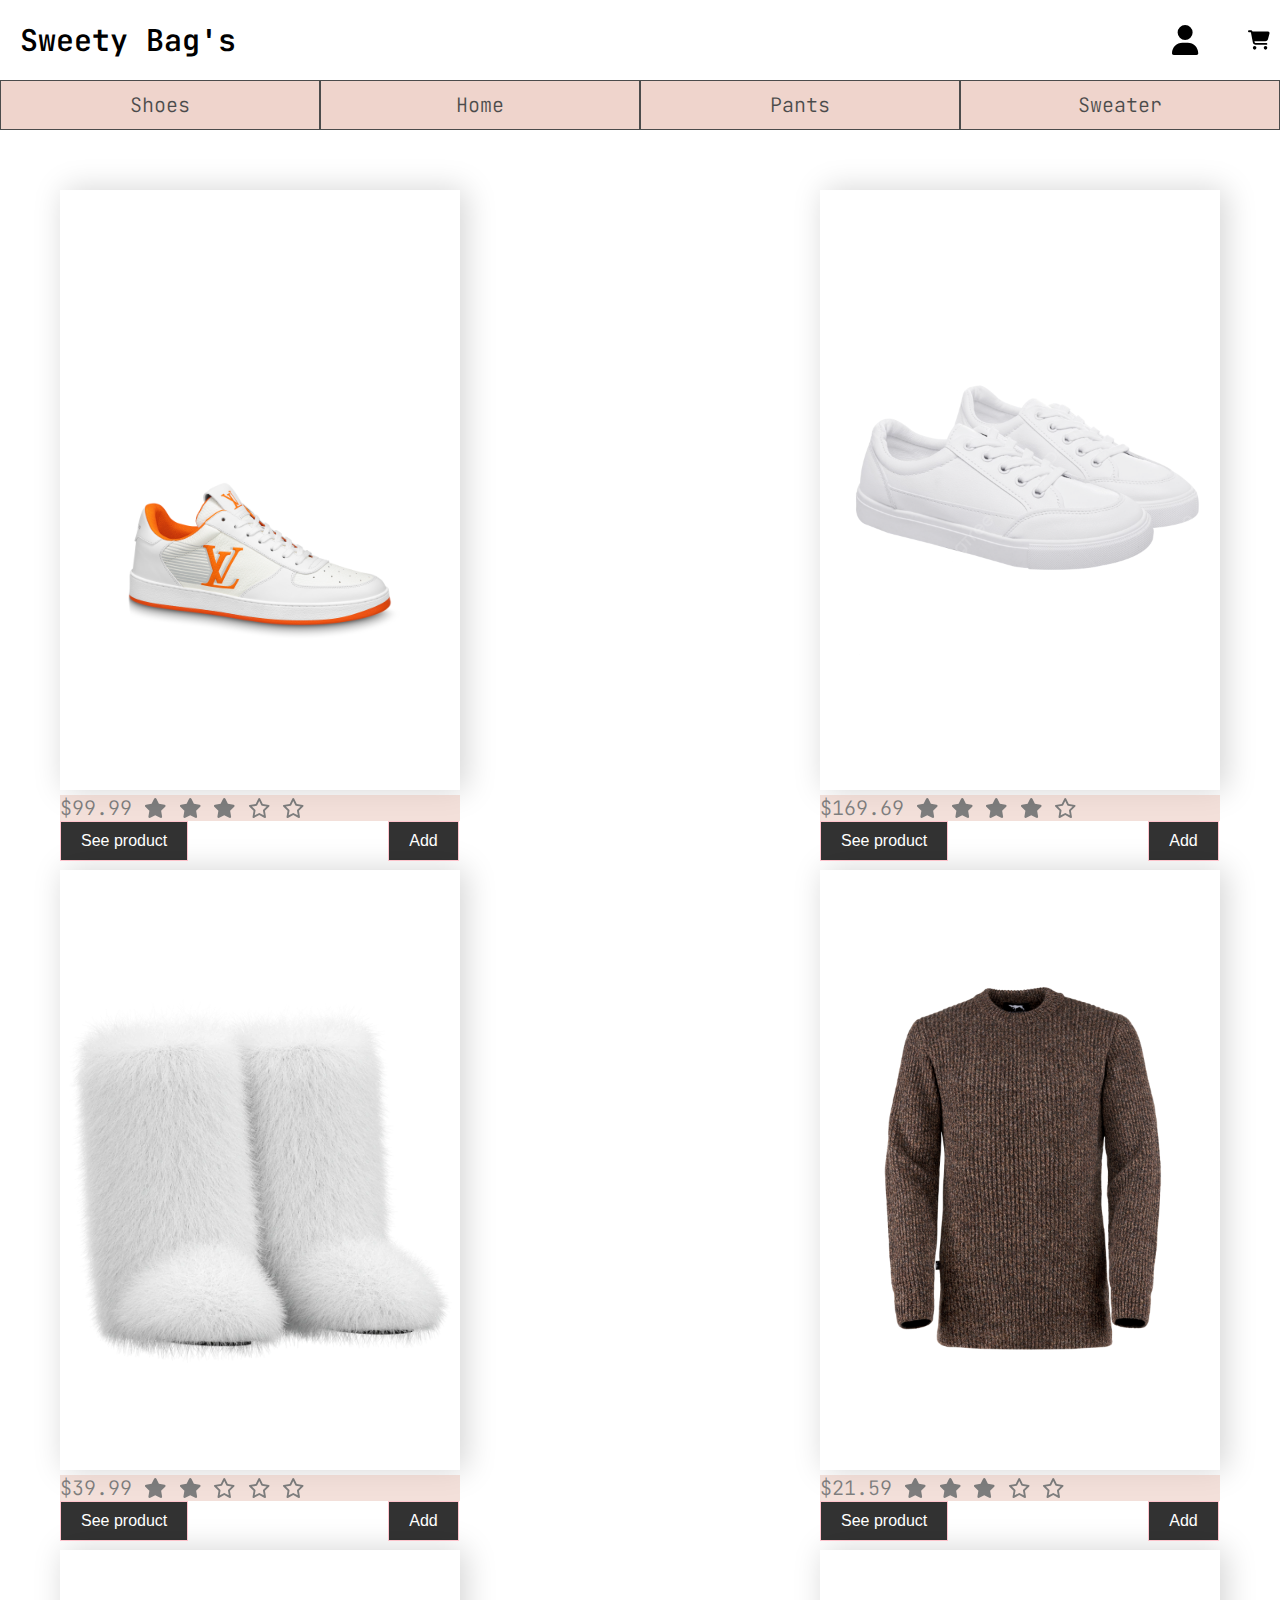
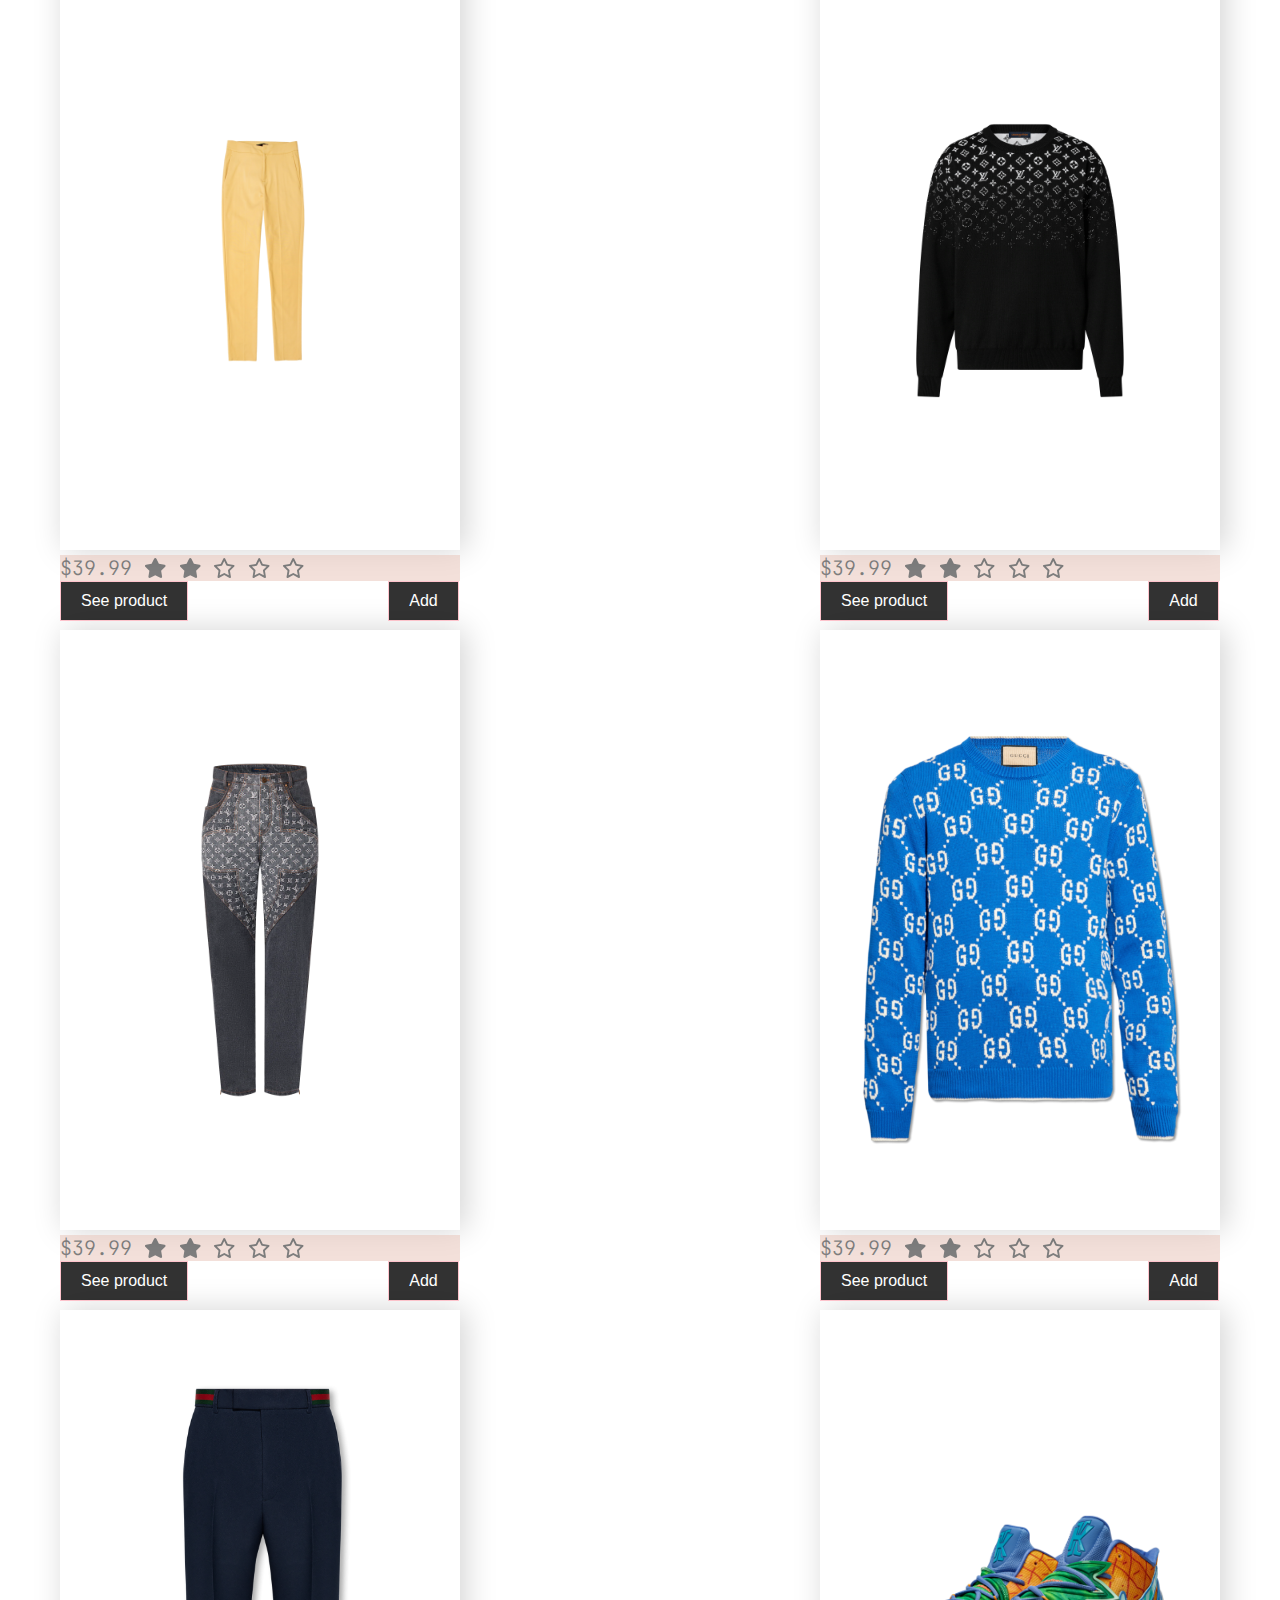
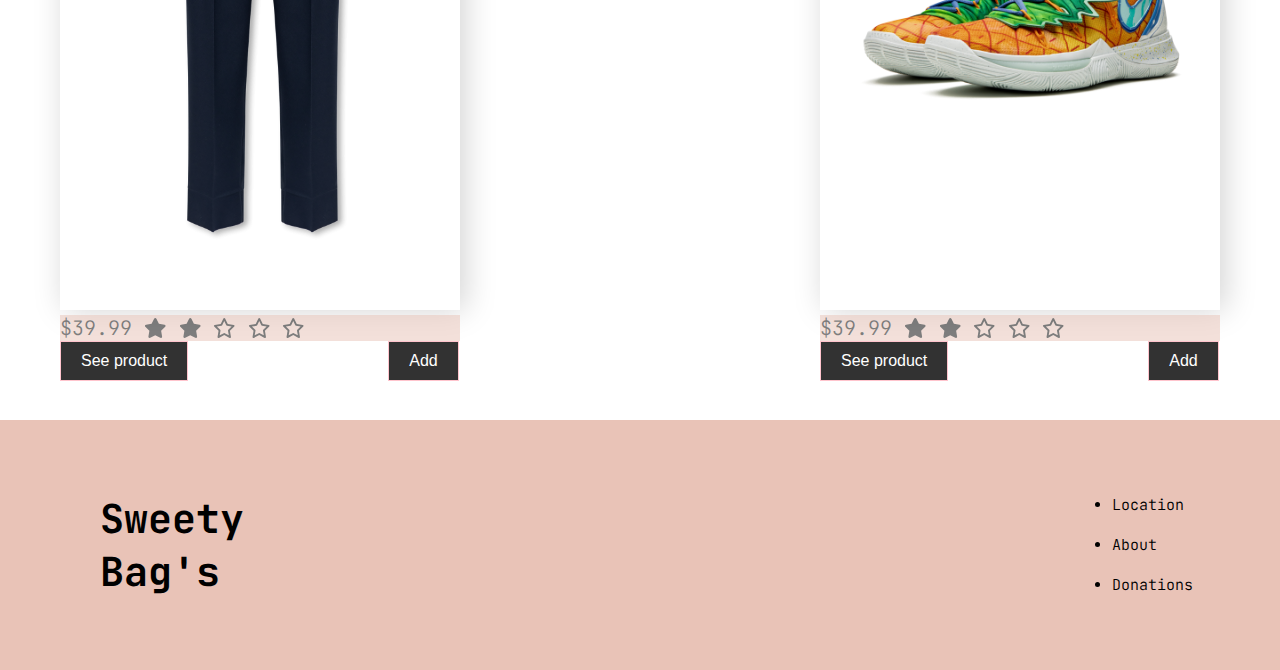
==== allitems.html @ 352de0c8 "modal and searchbar" ====
<!DOCTYPE html>
<html lang="en">
<head>
    <meta charset="UTF-8">
    <meta name="viewport" content="width=device-width, initial-scale=1.0">
    <link rel="stylesheet" href="sweater.css">
    <link rel="preconnect" href="https://fonts.googleapis.com">
    <link rel="preconnect" href="https://fonts.gstatic.com" crossorigin>
    <link href="https://fonts.googleapis.com/css2?family=Dancing+Script:wght@400..700&family=Freeman&family=JetBrains+Mono:ital,wght@0,100..800;1,100..800&family=Sevillana&display=swap" rel="stylesheet">
    <script src="main.js" defer></script>
    <script src='./all.min.js' crossorigin='anonymous'></script>
    <title>Sweety Bag</title>
</head>
<body>
    <header class="header">
        <a href="index.html" class="logo">Sweety Bag's</a>
        <button id="user" class="fa-solid fa-user"></button>
        <button id="shoppingcart" class="fa-solid fa-cart-shopping fa-bounce"></button>
    </header>

    <div class="nav">
        <a href="shoes.html">Shoes</a>
        <a href="index.html"> Home</a>
        <a href="pants.html">Pants</a>
        <a href="sweater.html">Sweater</a>
    </div>

    <section class="collections">
        <ul class="collectionList">
            <div class="collectionsimg">
                <img src="img/LVshoes.png" alt="">
                <p class="prijs">
                    $99.99
                    <i class="fa-solid fa-star"></i>
                    <i class="fa-solid fa-star"></i>
                    <i class="fa-solid fa-star"></i>
                    <i class="fa-regular fa-star"></i>
                    <i class="fa-regular fa-star"></i>
                </p>
                <div class="div__buttons">
                    <button id="openModalBtn2">See product</button>
                    <button> Add</button>
                    </div>

                <div id="modal2" class="modal2">
                    <div class="modal-content2">
                        <span class="close2">&times;</span>
                        <h2>LV shoes</h2>
                        <p> Only for the rich</p>
                        <p class="maat"> Size </p>
                        <input type="number" min="38"  max="45">
                        <img class="modal__img" src="img/LVshoes.png" alt="">
                    </div>
                </div>
            </div>


            <div class="collectionsimg">
                <img src="img/pointshoes.png" alt="">
                <p class="prijs">
                    $169.69
                    <i class="fa-solid fa-star"></i>
                    <i class="fa-solid fa-star"></i>
                    <i class="fa-solid fa-star"></i>
                    <i class="fa-solid fa-star"></i>
                    <i class="fa-regular fa-star"></i>
                </p>
                <div class="div__buttons">
                    <button id="openModalBtn1">See product</button>
                    <button> Add</button>
                    </div>

                <div id="modal1" class="modal1">
                    <div class="modal-content1">
                        <span class="close1">&times;</span>
                        <h2>Gym shoes</h2>
                        <p> Good for little kids to play in door in school</p>
                        <p class="maat"> Size </p>
                        <input type="number" min="38"  max="45">
                        <img class="modal__img" src="img/pointshoes.png" alt="">
                    </div>
            </div>
            </div>


            <div class="collectionsimg">
                <img src="img/furryshoes.webp">
                <p class="prijs">
                    $39.99
                    <i class="fa-solid fa-star"></i>
                    <i class="fa-solid fa-star"></i>
                    <i class="fa-regular fa-star"></i>
                    <i class="fa-regular fa-star"></i>
                    <i class="fa-regular fa-star"></i>
                </p>
                <div class="div__buttons">
                <button id="openModalBtn">See product</button>
                <button> Add</button>
                </div>

                <div id="modal" class="modal">
                    <div class="modal-content">
                        <span class="close">&times;</span>
                        <h2>furryshoes</h2>
                        <p> mooi en lekker zacht van binnen en van buiten houd je lekker warm</p>
                        <p class="maat"> Size </p>
                        <input type="number" min="38"  max="45">
                        <img class="modal__img" src="img/furryshoes.webp" alt="">
                    </div>
                </div>
            </div>

            <div class="collectionsimg">
                <img src="img/uglysweater.png" alt="">
                <p class="prijs">
                    $21.59
                    <i class="fa-solid fa-star"></i>
                    <i class="fa-solid fa-star"></i>
                    <i class="fa-solid fa-star"></i>
                    <i class="fa-regular fa-star"></i>
                    <i class="fa-regular fa-star"></i>
                </p>
                <div class="div__buttons">
                    <button id="openModalBtn3">See product</button>
                    <button> Add</button>
                    </div>

                <div id="modal3" class="modal3">
                    <div class="modal-content3">
                        <span class="close3">&times;</span>
                        <h2>BikiniBottom Dunks </h2>
                        <p> with these shoes you wil dunk on the best players from BikiniBottom</p>
                        <p class="maat"> Size </p>
                        <input type="number" min="38"  max="45">
                        <img class="modal__img" src="img/uglysweater.png" alt="">
                    </div>
              
                </div>
            </div>

            <div class="collectionsimg">
                <img src="img/uglypants.png">
                <p class="prijs">
                    $39.99
                    <i class="fa-solid fa-star"></i>
                    <i class="fa-solid fa-star"></i>
                    <i class="fa-regular fa-star"></i>
                    <i class="fa-regular fa-star"></i>
                    <i class="fa-regular fa-star"></i>
                </p>
                <div class="div__buttons">
                <button id="openModalBtn">See product</button>
                <button> Add</button>
                </div>

                <div id="modal" class="modal">
                    <div class="modal-content">
                        <span class="close">&times;</span>
                        <h2>furryshoes</h2>
                        <p> mooi en lekker zacht van binnen en van buiten houd je lekker warm</p>
                        <p class="maat"> Size </p>
                        <input type="number" min="38"  max="45">
                        <img class="modal__img" src="img/uglypants.png" alt="">
                    </div>
                </div>
            </div>

            <div class="collectionsimg">
                <img src="img/LVsweater.webp">
                <p class="prijs">
                    $39.99
                    <i class="fa-solid fa-star"></i>
                    <i class="fa-solid fa-star"></i>
                    <i class="fa-regular fa-star"></i>
                    <i class="fa-regular fa-star"></i>
                    <i class="fa-regular fa-star"></i>
                </p>
                <div class="div__buttons">
                <button id="openModalBtn">See product</button>
                <button> Add</button>
                </div>

                <div id="modal" class="modal">
                    <div class="modal-content">
                        <span class="close">&times;</span>
                        <h2>furryshoes</h2>
                        <p> mooi en lekker zacht van binnen en van buiten houd je lekker warm</p>
                        <p class="maat"> Size </p>
                        <input type="number" min="38"  max="45">
                        <img class="modal__img" src="img/LVsweater.webp" alt="">
                    </div>
                </div>
            </div>

            <div class="collectionsimg">
                <img src="img/LVpants.webp">
                <p class="prijs">
                    $39.99
                    <i class="fa-solid fa-star"></i>
                    <i class="fa-solid fa-star"></i>
                    <i class="fa-regular fa-star"></i>
                    <i class="fa-regular fa-star"></i>
                    <i class="fa-regular fa-star"></i>
                </p>
                <div class="div__buttons">
                <button id="openModalBtn">See product</button>
                <button> Add</button>
                </div>

                <div id="modal" class="modal">
                    <div class="modal-content">
                        <span class="close">&times;</span>
                        <h2>furryshoes</h2>
                        <p> mooi en lekker zacht van binnen en van buiten houd je lekker warm</p>
                        <p class="maat"> Size </p>
                        <input type="number" min="38"  max="45">
                        <img class="modal__img" src="img/LVpants.webp" alt="">
                    </div>
                </div>
            </div>

            <div class="collectionsimg">
                <img src="img/Guccisweater.png">
                <p class="prijs">
                    $39.99
                    <i class="fa-solid fa-star"></i>
                    <i class="fa-solid fa-star"></i>
                    <i class="fa-regular fa-star"></i>
                    <i class="fa-regular fa-star"></i>
                    <i class="fa-regular fa-star"></i>
                </p>
                <div class="div__buttons">
                <button id="openModalBtn">See product</button>
                <button> Add</button>
                </div>

                <div id="modal" class="modal">
                    <div class="modal-content">
                        <span class="close">&times;</span>
                        <h2>furryshoes</h2>
                        <p> mooi en lekker zacht van binnen en van buiten houd je lekker warm</p>
                        <p class="maat"> Size </p>
                        <input type="number" min="38"  max="45">
                        <img class="modal__img" src="img/Guccisweater.png" alt="">
                    </div>
                </div>
            </div>

            <div class="collectionsimg">
                <img src="img/guccipants.png">
                <p class="prijs">
                    $39.99
                    <i class="fa-solid fa-star"></i>
                    <i class="fa-solid fa-star"></i>
                    <i class="fa-regular fa-star"></i>
                    <i class="fa-regular fa-star"></i>
                    <i class="fa-regular fa-star"></i>
                </p>
                <div class="div__buttons">
                <button id="openModalBtn">See product</button>
                <button> Add</button>
                </div>

                <div id="modal" class="modal">
                    <div class="modal-content">
                        <span class="close">&times;</span>
                        <h2>furryshoes</h2>
                        <p> mooi en lekker zacht van binnen en van buiten houd je lekker warm</p>
                        <p class="maat"> Size </p>
                        <input type="number" min="38"  max="45">
                        <img class="modal__img" src="img/guccipants.png" alt="">
                    </div>
                </div>
            </div>


            <div class="collectionsimg">
                <img src="img/spongebobshoes.png">
                <p class="prijs">
                    $39.99
                    <i class="fa-solid fa-star"></i>
                    <i class="fa-solid fa-star"></i>
                    <i class="fa-regular fa-star"></i>
                    <i class="fa-regular fa-star"></i>
                    <i class="fa-regular fa-star"></i>
                </p>
                <div class="div__buttons">
                <button id="openModalBtn">See product</button>
                <button> Add</button>
                </div>

                <div id="modal" class="modal">
                    <div class="modal-content">
                        <span class="close">&times;</span>
                        <h2>furryshoes</h2>
                        <p> mooi en lekker zacht van binnen en van buiten houd je lekker warm</p>
                        <p class="maat"> Size </p>
                        <input type="number" min="38"  max="45">
                        <img class="modal__img" src="img/spongebobshoes.png" alt="">
                    </div>
                </div>
            </div>



        </ul>
    </section>

   

    <footer>
        <div class="footer">
            <h1>Sweety Bag's</h1>
            <ul>
                <li>Location</li>
                <br>
                <li>About</li>
                <br>
                <li>Donations</li>
            </ul>
        </div>
    </footer>
</body>
</html>
---- sweater.css ----
*
{
    margin: 0;
    padding: 0;
    box-sizing: border-box;
}


.jetbrains-mono-300{
  font-family: "JetBrains Mono", monospace;
  font-optical-sizing: auto;
  font-weight: 300;
  font-style: normal;
}

html{
    font-size: 62.5%;
}
body{
    font-size: 2rem;
    background-color: white;
}

.header{

    display: flex;
    align-items: center;
    gap: 5rem;
    overflow: hidden;
}
.logo{
  color: black;
   text-decoration: none;
    background: rgba(255, 255, 255, 0.3);
    display: flex;
    align-items:start;
    justify-content: start;
    margin: 1rem;
    padding: 1rem;
    font-size: 3rem;
    font-family: "JetBrains Mono", monospace;
    font-optical-sizing: auto;
    font-weight: 600;
    font-style: normal; 
    width: 500rem;
}

.logo:hover{
    cursor: pointer;
}

#shoppingcart{
    text-decoration: none;
     color: black;
      margin-right:  1rem; ;
     display: flex;
     justify-content: end;
     align-items: flex-end;
     font-size: 3rem;
    width: 10rem;
    overflow: hidden;
    
  }
  
  
  #shoppingcart:hover{
      cursor: pointer;
  }

#user{
    font-size: 3rem;
    
}

#user:hover{
    cursor: pointer;
}



header>button{
    
    font-size: 2rem;
    font-family: "JetBrains Mono", monospace;
    font-optical-sizing: auto;
    font-weight: 300;
    font-style: normal; 
    border: none;
    background-color: white;
    
}

  
.nav{
    opacity: 0.7;
    display: flex;
    align-items: center;
    justify-content: space-around;
  width: 100%;
  height: 5rem;
  background-color:rgb(233,195	,183);
}

.nav>a{
    display: flex;
    align-items: center;
    justify-content: center;
    font-size: 2rem;
    font-family: "JetBrains Mono", monospace;
    font-optical-sizing: auto;
    font-weight: 300;
    font-style: normal; 
    border: none;
    background-color: rgb(233,195	,183);
    height: 5rem;
    color: black;
    text-decoration: none;
    border: solid black 0.1rem;
    width: 35rem;
    
}




.About , .Location{
    opacity: 0.7;
}

.About:hover{
    cursor: pointer;
}

.Location:hover{
    cursor: pointer;
}

body {
    font-family: Arial, sans-serif;
}

.add{
    margin-bottom: 10rem;
    padding: 1rem 2rem;
    font-size: 1.6rem;
    cursor: pointer;
    border: none;
   transition: 3s;
   background-color: black;
   color: white;
   opacity: 0.8;
   border: solid lightpink 0.1rem;
}

button , #openModalBtn{
    margin-bottom: 10rem;
    padding: 1rem 2rem;
    font-size: 1.6rem;
    cursor: pointer;
    border: none;
   transition: 3s;
   background-color: black;
   color: white;
   opacity: 0.8;
   border: solid lightpink 0.1rem;
}


.div__buttons{
    display: flex;
    gap: 20rem;
}


/* The Modal (background) */
.modal , .modal1 , .modal2 , .modal3 {
    display: none; /* Hidden by default */
    position: fixed; /* Stay in place */
    z-index: 1; /* Sit on top */
    left: 0;
    top: 0;
    width: 100%; /* Full width */
    height: 100%; /* Full height */
    overflow: auto; /* Enable scroll if needed */
    background-color: rgb(0,0,0); /* Fallback color */
    background-color: rgba(0,0,0,0.4); /* Black w/ opacity */
    padding-top: 60px;
}

/* Modal Content/Box */
.modal-content , .modal-content1 , .modal-content2, .modal-content3{
    background-color: #fefefe;
    margin: 5% auto; /* 15% from the top and centered */
    padding: 20px;
    border: 1px solid #888;
    width: 50%; /* Could be more or less, depending on screen size */
    height: 100%;
}

/* The Close Button */
.close , .close1 , .close2 , .close3 {
    color: #aaa;
    float: right;
    font-size: 28px;
    font-weight: bold;
}

.close:hover,
.close:focus , .close1:hover,
.close1:focus  , .close2:hover,
.close2:focus , .close3:hover,
.close3:focus{
    color: black;
    text-decoration: none;
    cursor: pointer;
}

.modal__img{
    object-fit: contain;
    margin: 2rem;
    width: 100%;
    height: 80%;
}


.maat{
  font-family: sans-serif;
}
    







  .collectionList {
    list-style: none;
    display: flex;
    justify-content: space-between;
    gap: 4rem;
    flex-wrap: wrap;
    

}





a>button{
    display: flex;
    align-items: center;
    justify-content: center;
    color: white;
    border: none;
    background-color: black;
}


 


  button:hover{
    cursor: pointer;
  }


 .cover{
    display: flex;
    align-items: last baseline;
    justify-content: flex-start;
    position: relative;
    bottom: calc(100% + 5px);
    height: 100%;

 }

  .collectionsimg>img{
    width: 100%;;
    height: 100%;
    object-fit: contain;
  }

  .collectionsimg{
    box-shadow: 0.5rem 0rem 3rem 0rem lightgrey;
    object-fit:none;
    width: 40rem;
    height: 60rem;
    margin: 2rem;
  }


 img{
  transition: transform .5s ;
 }


  img:hover{
    transform: scale(1.1);
  }



.collections  {
    width: 100%;
    padding: 4rem;
    
}

.prijs{
  font-size: 2rem;
    font-family: "JetBrains Mono", monospace;
    font-optical-sizing: auto;
    font-weight: 300;
    font-style: normal;
    width: 100%;
    background-color: rgb(233,195,183);
    opacity: 0.5;
}




.footer{
    margin-top: 5rem;
    display: flex;
    align-items: center;
    justify-content: start;
    font-size: 2rem;
    font-family: "JetBrains Mono", monospace;
    font-optical-sizing: auto;
    font-weight: 300;
    font-style: normal;
    background-color: rgb(233,195,183);
    width: 100%;
    height: 25rem
}


.footer>h1{
    margin: 10rem;
    display: flex;
    align-items: end;
    justify-content: end    ;
}

.footer>ul{
    margin: 60%;
    font-size: 1.5rem;
}
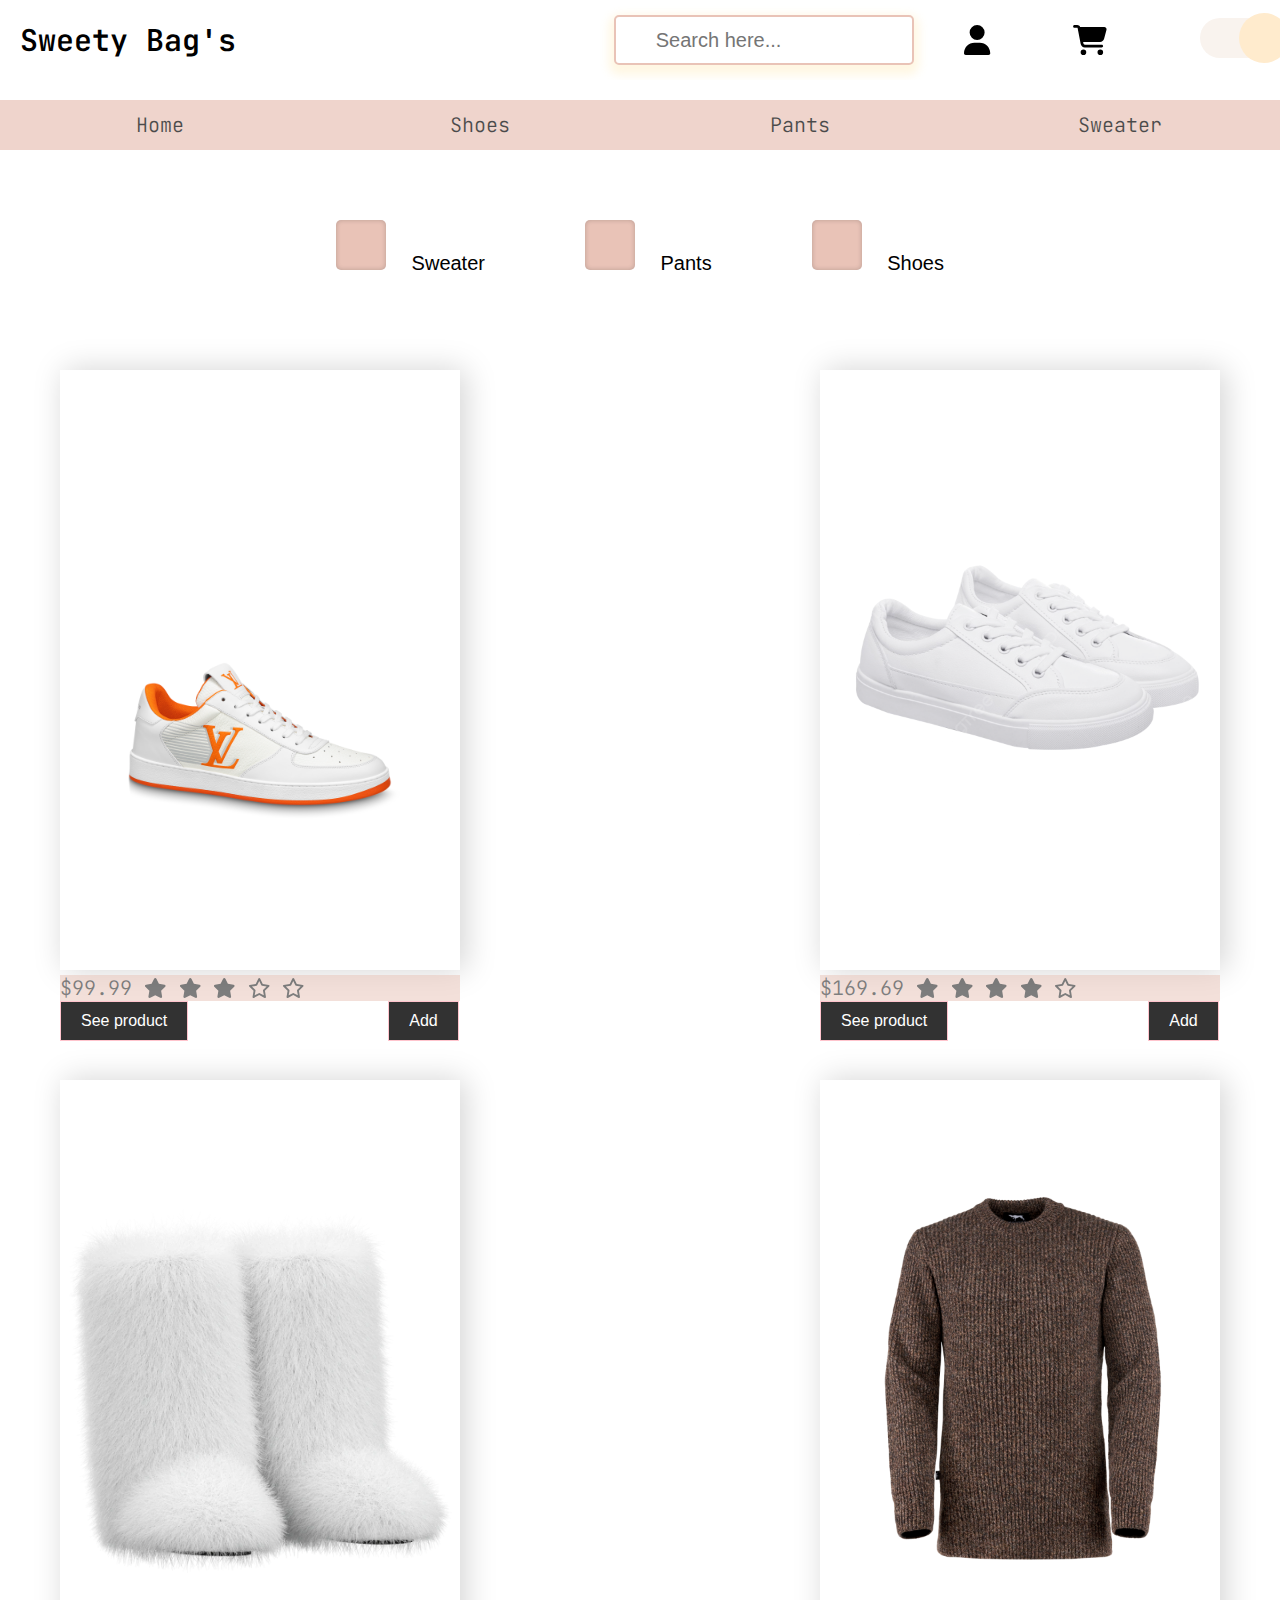
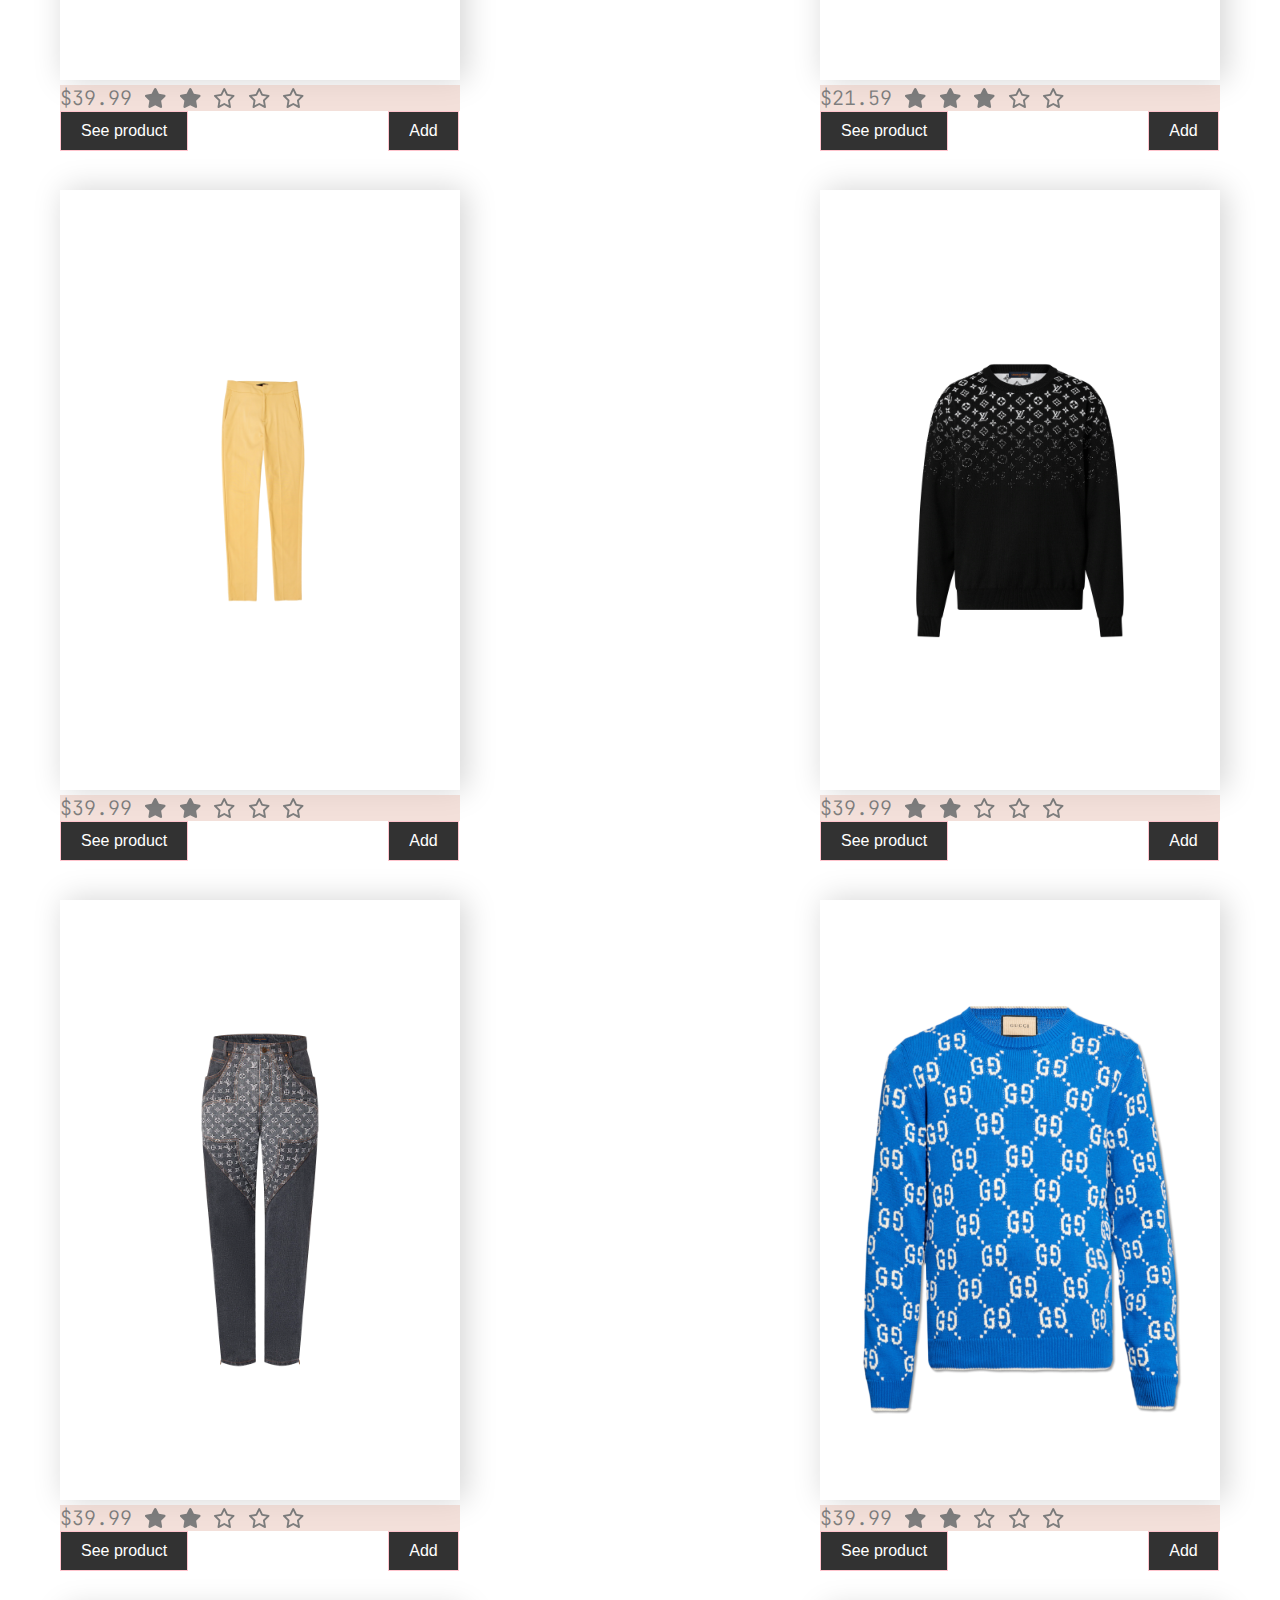
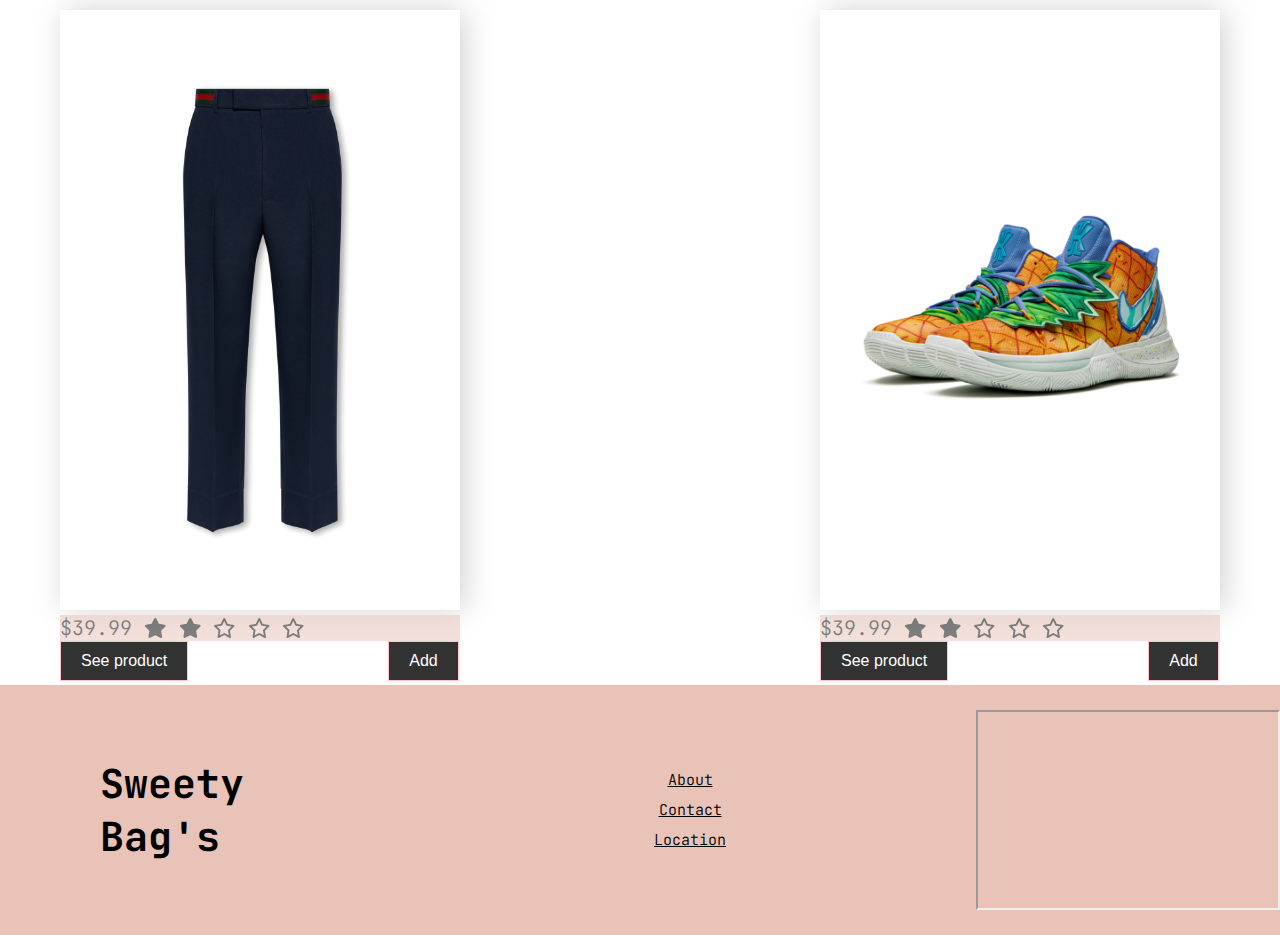
==== commit 12648a27: "alles is af front end alles" ====
--- a/allitems.html
+++ b/allitems.html
@@ -9,27 +9,63 @@
     <link rel="preconnect" href="https://fonts.gstatic.com" crossorigin>
     <link href="https://fonts.googleapis.com/css2?family=Dancing+Script:wght@400..700&family=Freeman&family=JetBrains+Mono:ital,wght@0,100..800;1,100..800&family=Sevillana&display=swap" rel="stylesheet">
     <script src="main.js" defer></script>
+    <script src="darkmode.js" defer></script>
     <script src='./all.min.js' crossorigin='anonymous'></script>
     <title>Sweety Bag</title>
 </head>
 <body>
+    
+<main>
     <header class="header">
         <a href="index.html" class="logo">Sweety Bag's</a>
+
+        <section class="searchbar">
+            <input id="js--searchbar" type="text" placeholder="Search here..." class="searchbar__input">
+        </section>
+
         <button id="user" class="fa-solid fa-user"></button>
-        <button id="shoppingcart" class="fa-solid fa-cart-shopping fa-bounce"></button>
+
+
+        
+        <a href="shoppingkart.html">
+            <button id="shoppingcart" class="fa-solid fa-cart-shopping fa-bounce"></button>
+        </a>
+
+        <label for="mode">
+            <input type="checkbox" name="" id="mode" class="dashboardHeader__mode">
+        </label>
+      
+
     </header>
 
     <div class="nav">
-        <a href="shoes.html">Shoes</a>
-        <a href="index.html"> Home</a>
+        <a href="index.html">Home</a>
+        <a href="shoes.html"> Shoes </a>
         <a href="pants.html">Pants</a>
         <a href="sweater.html">Sweater</a>
     </div>
 
+    <section class="input">
+        <div>
+            <input id="checkbox-Sweater" type="checkbox" class="filter" checked>
+            <label for="checkbox-Sweater" class="label">Sweater</label>
+        </div>
+        <div>
+            <input id="checkbox-Pants" type="checkbox" class="filter" checked>
+            <label for="checkbox-Pants" class="label">Pants</label>
+        </div>
+        <div>
+            <input id="checkbox-Shoes" type="checkbox" class="filter" checked>
+            <label for="checkbox-Shoes" class="label">Shoes</label>
+        </div>
+    </section>
+
+
     <section class="collections">
+
         <ul class="collectionList">
-            <div class="collectionsimg">
-                <img src="img/LVshoes.png" alt="">
+            <div data-title="SHOES"  data-category="Shoes" class="collectionsimg shoes">
+                <img src="img/LVshoes.png" alt="lvshoes">
                 <p class="prijs">
                     $99.99
                     <i class="fa-solid fa-star"></i>
@@ -39,11 +75,11 @@
                     <i class="fa-regular fa-star"></i>
                 </p>
                 <div class="div__buttons">
-                    <button id="openModalBtn2">See product</button>
+                    <button  id="openModalBtn2">See product</button>
                     <button> Add</button>
                     </div>
 
-                <div id="modal2" class="modal2">
+                <div id="modal2"  class="modal2">
                     <div class="modal-content2">
                         <span class="close2">&times;</span>
                         <h2>LV shoes</h2>
@@ -56,8 +92,8 @@
             </div>
 
 
-            <div class="collectionsimg">
-                <img src="img/pointshoes.png" alt="">
+            <div data-category="Shoes" class="collectionsimg shoes" >
+                <img src="img/pointshoes.png"  alt="point shoes">
                 <p class="prijs">
                     $169.69
                     <i class="fa-solid fa-star"></i>
@@ -77,15 +113,15 @@
                         <h2>Gym shoes</h2>
                         <p> Good for little kids to play in door in school</p>
                         <p class="maat"> Size </p>
-                        <input type="number" min="38"  max="45">
+                        <input class="maaten" type="number" min="38"  max="45">
                         <img class="modal__img" src="img/pointshoes.png" alt="">
                     </div>
             </div>
             </div>
 
 
-            <div class="collectionsimg">
-                <img src="img/furryshoes.webp">
+            <div data-category="Shoes" class="collectionsimg shoes">
+                <img src="img/furryshoes.webp" alt="furry shoes">
                 <p class="prijs">
                     $39.99
                     <i class="fa-solid fa-star"></i>
@@ -111,8 +147,8 @@
                 </div>
             </div>
 
-            <div class="collectionsimg">
-                <img src="img/uglysweater.png" alt="">
+            <div data-category="Sweater" class="collectionsimg sweater">
+                <img src="img/uglysweater.png" alt=" ugly sweater">
                 <p class="prijs">
                     $21.59
                     <i class="fa-solid fa-star"></i>
@@ -132,41 +168,47 @@
                         <h2>BikiniBottom Dunks </h2>
                         <p> with these shoes you wil dunk on the best players from BikiniBottom</p>
                         <p class="maat"> Size </p>
-                        <input type="number" min="38"  max="45">
-                        <img class="modal__img" src="img/uglysweater.png" alt="">
+                        <select name="size" id=""> 
+                            <option value="s">Small</option>
+                            <option value="m">Medium</option>
+                            <option value="l">Large</option>
+                            <option value="xl">Extra Large</option>
+
+                        </select>
+                        <img class="modal__img" src="img/uglysweater.png" alt="uglysweater">
                     </div>
               
                 </div>
             </div>
 
-            <div class="collectionsimg">
-                <img src="img/uglypants.png">
-                <p class="prijs">
-                    $39.99
-                    <i class="fa-solid fa-star"></i>
-                    <i class="fa-solid fa-star"></i>
-                    <i class="fa-regular fa-star"></i>
-                    <i class="fa-regular fa-star"></i>
-                    <i class="fa-regular fa-star"></i>
-                </p>
-                <div class="div__buttons">
-                <button id="openModalBtn">See product</button>
-                <button> Add</button>
-                </div>
-
-                <div id="modal" class="modal">
-                    <div class="modal-content">
-                        <span class="close">&times;</span>
-                        <h2>furryshoes</h2>
-                        <p> mooi en lekker zacht van binnen en van buiten houd je lekker warm</p>
-                        <p class="maat"> Size </p>
-                        <input type="number" min="38"  max="45">
-                        <img class="modal__img" src="img/uglypants.png" alt="">
-                    </div>
-                </div>
-            </div>
-
-            <div class="collectionsimg">
+            <div data-category="Pants" class="collectionsimg pants" >
+                <img src="img/uglypants.png" alt="uglypants">
+                <p class="prijs">
+                    $39.99
+                    <i class="fa-solid fa-star"></i>
+                    <i class="fa-solid fa-star"></i>
+                    <i class="fa-regular fa-star"></i>
+                    <i class="fa-regular fa-star"></i>
+                    <i class="fa-regular fa-star"></i>
+                </p>
+                <div class="div__buttons">
+                <button id="openModalBtn">See product</button>
+                <button> Add</button>
+                </div>
+
+                <div id="modal" class="modal">
+                    <div class="modal-content">
+                        <span class="close">&times;</span>
+                        <h2>furryshoes</h2>
+                        <p> mooi en lekker zacht van binnen en van buiten houd je lekker warm</p>
+                        <p class="maat"> Size </p>
+                        <input type="number" min="38"  max="45">
+                        <img class="modal__img" src="img/uglypants.png" alt="uglypants">
+                    </div>
+                </div>
+            </div>
+
+            <div data-category="Sweater" class="collectionsimg sweater">
                 <img src="img/LVsweater.webp">
                 <p class="prijs">
                     $39.99
@@ -188,12 +230,12 @@
                         <p> mooi en lekker zacht van binnen en van buiten houd je lekker warm</p>
                         <p class="maat"> Size </p>
                         <input type="number" min="38"  max="45">
-                        <img class="modal__img" src="img/LVsweater.webp" alt="">
-                    </div>
-                </div>
-            </div>
-
-            <div class="collectionsimg">
+                        <img class="modal__img" src="img/LVsweater.webp" alt="LVsweater">
+                    </div>
+                </div>
+            </div>
+
+            <div data-category="Pants" class="collectionsimg pants" >
                 <img src="img/LVpants.webp">
                 <p class="prijs">
                     $39.99
@@ -220,7 +262,7 @@
                 </div>
             </div>
 
-            <div class="collectionsimg">
+            <div data-category="Sweater" class="collectionsimg sweater" >
                 <img src="img/Guccisweater.png">
                 <p class="prijs">
                     $39.99
@@ -247,7 +289,7 @@
                 </div>
             </div>
 
-            <div class="collectionsimg">
+            <div data-category="Pants" class="collectionsimg pants" >
                 <img src="img/guccipants.png">
                 <p class="prijs">
                     $39.99
@@ -275,7 +317,7 @@
             </div>
 
 
-            <div class="collectionsimg">
+            <div data-category="Shoes" class="collectionsimg shoes" >
                 <img src="img/spongebobshoes.png">
                 <p class="prijs">
                     $39.99
@@ -308,18 +350,23 @@
     </section>
 
    
-
+</main>
     <footer>
+        
         <div class="footer">
-            <h1>Sweety Bag's</h1>
+            <h1> Sweety Bag's</h1>
             <ul>
-                <li>Location</li>
-                <br>
-                <li>About</li>
-                <br>
-                <li>Donations</li>
+                <a href="" > About </a>
+                <a href="" onclick="alert('0674392542')">Contact</a>
+                <a href="https://www.google.com/maps/place/Sweety/@42.68055,26.31881,15z/data=!4m6!3m5!1s0x40a6278e172d67c5:0xab6469d3bf5cfe87!8m2!3d42.6805499!4d26.3188096!16s%2Fg%2F11sfpw0n2_?hl=nl&entry=ttu">Location</a>
             </ul>
+            <iframe class="Maps"
+                src="https://www.google.com/maps/embed?pb=!1m18!1m12!1m3!1d2933.0940588538065!2d26.31622931198664!3d42.680549871044725!2m3!1f0!2f0!3f0!3m2!1i1024!2i768!4f13.1!3m3!1m2!1s0x40a6278e172d67c5%3A0xab6469d3bf5cfe87!2sSweety!5e0!3m2!1snl!2snl!4v1716919957125!5m2!1snl!2snl"
+                width="400" height="200" allowfullscreen="" loading="lazy"
+                referrerpolicy="no-referrer-when-downgrade"></iframe>
+
         </div>
+    
     </footer>
 </body>
 </html>
--- a/sweater.css
+++ b/sweater.css
@@ -1,353 +1,584 @@
-*
-{
-    margin: 0;
-    padding: 0;
-    box-sizing: border-box;
-}
-
-
-.jetbrains-mono-300{
+* {
+  margin: 0;
+  padding: 0;
+  box-sizing: border-box;
+}
+
+
+.jetbrains-mono-300 {
   font-family: "JetBrains Mono", monospace;
   font-optical-sizing: auto;
   font-weight: 300;
   font-style: normal;
 }
 
-html{
-    font-size: 62.5%;
-}
+html {
+  font-size: 62.5%;
+}
+
+:root {
+  --wit: white;
+  --black: #393E446;
+}
+
+body {
+  font-size: 2rem;
+  background-color: white;
+}
+
+
+
+main {
+  background: var(--wit);
+  width: 100%;
+  height: 100%;
+  color: black;
+  display: flex;
+  flex-direction: column;
+  gap: 2rem;
+  border-top-right-radius: 0.5rem;
+  border-bottom-right-radius: 0.5rem;
+}
+
+.searchbar__input{
+  border: none;
+  height: 5rem;
+  width: 30rem;
+  font-size: 2rem;
+  border:  0.2rem solid rgb(233, 195, 183);
+  border-radius: 0.5rem;
+  padding: 2rem 4rem;
+  box-shadow:0 0.5rem 1rem 0.5rem rgba(255, 213, 116, 0.2) ;
+  padding-right:5rem ;
+}
+
+.searchbar__glass{
+  width: 4rem;
+  height: 10%;
+  background-color: rgba(233,195,183,1);
+  height: 100%;
+  display: flex;
+  align-items: center;
+  justify-content: center;
+  font-size: 200%;
+  color: white;
+  position: absolute;
+  border-top-right-radius: 0.5rem;
+  border-bottom-right-radius: 0.5rem;
+  left: 28rem;
+}
+
+
+.dashboardHeader {
+  display: flex;
+  justify-content: space-between;
+
+}
+
+.dashboardHeader__heading {
+  font-size: 300%;
+  font-weight: 700;
+}
+
+.dashboardHeader__mode {
+  -webkit-appearance: none;
+  appearance: none;
+  width: 8rem;
+  height: 4rem;
+  background: #f9f3ee;
+  border-radius: 5rem;
+  position: relative;
+
+}
+
+.dashboardHeader__mode:checked {
+  background: rgb(33, 39, 48);
+
+
+}
+
+.dashboardHeader__mode::after {
+  content: "";
+  width: 5rem;
+  height: 5rem;
+  border-radius: 50%;
+  background: blanchedalmond;
+  position: absolute;
+  top: 50%;
+  left: 30%;
+  transform: translate(30%, -50%);
+  transition: 0.4s all;
+  transition-timing-function: cubic-bezier(0.25, 0.46, 0.45, 0.94);
+}
+
+.dashboardHeader__mode:checked::after {
+  transform: translate(-50%, -50%);
+}
+
+
+.header {
+
+  display: flex;
+  align-items: center;
+  gap: 5rem;
+  overflow: hidden;
+}
+
+.logo {
+  color: black;
+  text-decoration: none;
+  background: rgba(255, 255, 255, 0.3);
+  display: flex;
+  align-items: start;
+  justify-content: start;
+  margin: 1rem;
+  padding: 1rem;
+  font-size: 3rem;
+  font-family: "JetBrains Mono", monospace;
+  font-optical-sizing: auto;
+  font-weight: 600;
+  font-style: normal;
+  width: 500rem;
+}
+
+.logo:hover {
+  cursor: pointer;
+}
+
+#shoppingcart {
+  text-decoration: none;
+  color: black;
+  margin-right: 1rem;
+  ;
+  display: flex;
+  justify-content: end;
+  align-items: flex-end;
+  font-size: 3rem;
+  width: 10rem;
+  overflow: hidden;
+
+}
+
+
+#shoppingcart:hover {
+  cursor: pointer;
+}
+
+#user {
+  font-size: 3rem;
+
+}
+
+#user:hover {
+  cursor: pointer;
+}
+
+
+
+header>button {
+
+  font-size: 2rem;
+  font-family: "JetBrains Mono", monospace;
+  font-optical-sizing: auto;
+  font-weight: 300;
+  font-style: normal;
+  border: none;
+  background-color: white;
+
+}
+
+
+.nav {
+  opacity: 0.7;
+  display: flex;
+  align-items: center;
+  justify-content: space-between;
+  width: 100%;
+  height: 5rem;
+  background-color: rgb(233, 195, 183);
+}
+
+.nav>a {
+  display: flex;
+  align-items: center;
+  justify-content: center;
+  font-size: 2rem;
+  font-family: "JetBrains Mono", monospace;
+  font-optical-sizing: auto;
+  font-weight: 300;
+  font-style: normal;
+  border: none;
+  background-color: rgb(233, 195, 183);
+  height: 5rem;
+  color: black;
+  text-decoration: none;
+  width: 35rem;
+
+}
+
+.nav>a:hover,
+.nav>a.select {
+  background-color: #deab7f;
+}
+
+
+body {
+  font-family: Arial, sans-serif;
+}
+
+.add {
+  margin-bottom: 10rem;
+  padding: 1rem 2rem;
+  font-size: 1.6rem;
+  cursor: pointer;
+  border: none;
+  transition: 3s;
+  background-color: black;
+  color: white;
+  opacity: 0.8;
+  border: solid lightpink 0.1rem;
+}
+
+.filter {
+  width: 2.5rem;
+  height: 2.5rem;
+  box-shadow: inset 0 0 0.5rem 0 rgba(0, 0, 0, 0.2);
+  width: 5rem;
+  height: 5rem;
+  margin-right: 2rem;
+  -webkit-appearance: none;
+  background: #eee;
+  /* appearance: none; */
+  border-radius: 0.5rem;
+  background: rgb(233, 195, 183, 0.5);
+}
+
+.filter:checked {
+  background: rgb(233, 195, 183, 1);
+  text-decoration: line-through;
+}
+
+.filter:hover {
+  cursor: pointer;
+  background: salmon;
+  opacity: 1;
+}
+
+
+.label {
+  font-size: 2rem;
+  color: black;
+
+}
+
+
+.label:hover {
+  cursor: pointer;
+  opacity: 0.5;
+  text-decoration: underline;
+}
+
+.input {
+  display: flex;
+  justify-content: center;
+  align-items: center;
+  gap: 10rem;
+  margin-top: 5rem;
+
+}
+
+button,
+#openModalBtn {
+  padding: 1rem 2rem;
+  font-size: 1.6rem;
+  cursor: pointer;
+  border: none;
+  transition: 3s;
+  background-color: black;
+  color: white;
+  opacity: 0.8;
+  border: solid lightpink 0.1rem;
+}
+
+
+.div__buttons {
+  display: flex;
+  gap: 20rem;
+  height: 4rem;
+}
+
+input[type=number] {
+  width: 8rem;
+  height: 5rem;
+  font-size: 2rem;
+  margin: 10rem;
+  padding: 0.5rem;
+  border: .2rem solid #E91E63;
+  border-radius: 1rem;
+  text-align: center;
+  color: #E91E63;
+  appearance: textfield;
+  margin: 0;
+
+}
+
+
+
+
+/* The Modal (background) */
+.modal,
+.modal1,
+.modal2,
+.modal3 {
+  display: none;
+  /* Hidden by default */
+  position: fixed;
+  /* Stay in place */
+  z-index: 1;
+  /* Sit on top */
+  left: 0;
+  top: 0;
+  width: 100%;
+  /* Full width */
+  height: 100%;
+  /* Full height */
+  overflow: auto;
+  /* Enable scroll if needed */
+  background-color: rgb(0, 0, 0);
+  /* Fallback color */
+  background-color: rgba(0, 0, 0, 0.4);
+  /* Black w/ opacity */
+  padding-top: 60px;
+}
+
+/* Modal Content/Box */
+.modal-content,
+.modal-content1,
+.modal-content2,
+.modal-content3 {
+  background-color: #fefefe;
+  margin: 5% 25%;
+  /* 15% from the top and centered */
+  position: fixed;
+  padding: 20px;
+  border: 1px solid #888;
+  width: 50%;
+  /* Could be more or less, depending on screen size */
+  height: 80%;
+}
+
+/* The Close Button */
+.close,
+.close1,
+.close2,
+.close3 {
+  color: #aaa;
+  float: right;
+  font-size: 28px;
+  font-weight: bold;
+}
+
+.close:hover,
+.close:focus,
+.close1:hover,
+.close1:focus,
+.close2:hover,
+.close2:focus,
+.close3:hover,
+.close3:focus {
+  color: black;
+  text-decoration: none;
+  cursor: pointer;
+}
+
+.modal__img {
+  object-fit: contain;
+  margin: 2rem;
+  width: 100%;
+  height: 80%;
+}
+
+
+.maat {
+  font-family: sans-serif;
+  margin: 2rem;
+
+}
+
+.AddedModal {
+  
+    width: 50rem;
+    height: 30rem;
+    position: fixed;
+    top: 20%;
+    display: flex;
+    justify-content: center;
+    align-items: center;
+    background: #f6f6f6;
+    box-shadow: 0 0 5rem 0 rgba(0, 0, 0, 0.3);
+    color: green;
+    font-size: 130%;
+    font-weight: 400;
+    border-radius: 0.5rem;
+    display: none;
+    margin: 15rem 15rem 15rem 50rem;
+}
+
+
+
+
+
+.collectionList {
+  list-style: none;
+  display: flex;
+  justify-content: space-between;
+  gap: 4rem;
+  flex-wrap: wrap;
+
+
+}
+
+
+
+
+
+a>button {
+  display: flex;
+  align-items: center;
+  justify-content: center;
+  color: white;
+  border: none;
+  background-color: black;
+}
+
+
+
+
+
+button:hover {
+  cursor: pointer;
+}
+
+
+.cover {
+  display: flex;
+  align-items: last baseline;
+  justify-content: flex-start;
+  position: relative;
+  bottom: calc(100% + 5px);
+  height: 100%;
+
+}
+
+.collectionsimg>img {
+  width: 100%;
+  ;
+  height: 100%;
+  object-fit: contain;
+}
+
+.collectionsimg {
+  box-shadow: 0.5rem 0rem 3rem 0rem lightgrey;
+  object-fit: none;
+  width: 40rem;
+  height: 60rem;
+  margin: 3.5rem 2rem;
+}
+
+
+img {
+  transition: transform .5s;
+}
+
+
+img:hover {
+  transform: scale(1.1);
+}
+
+
+
+.collections {
+  width: 100%;
+  padding: 4rem;
+
+}
+
+.prijs {
+  font-size: 2rem;
+  font-family: "JetBrains Mono", monospace;
+  font-optical-sizing: auto;
+  font-weight: 300;
+  font-style: normal;
+  width: 100%;
+  background-color: rgb(233, 195, 183);
+  opacity: 0.5;
+}
+
+
+
+
+.footer {
+  display: flex;
+  align-items: center;
+  justify-content: start;
+  font-size: 2rem;
+  font-family: "JetBrains Mono", monospace;
+  font-optical-sizing: auto;
+  font-weight: 300;
+  font-style: normal;
+  background-color: rgb(233, 195, 183);
+  width: 100%;
+  height: 25rem;
+}
+
+
+.footer>h1 {
+  margin: 10rem;
+  display: flex;
+  align-items: end;
+  justify-content: end;
+}
+
+.footer>ul {
+  margin: 25rem;
+  font-size: 1.5rem;
+  color: black;
+  display: flex;
+  flex-direction: column;
+  align-items: center;
+  justify-content: space-evenly;
+  gap: 1rem;
+
+}
+
+a {
+  color: black;
+}
+
+@media screen  and (max-width:60rem){
 body{
-    font-size: 2rem;
-    background-color: white;
-}
-
-.header{
-
-    display: flex;
-    align-items: center;
-    gap: 5rem;
-    overflow: hidden;
-}
-.logo{
-  color: black;
-   text-decoration: none;
-    background: rgba(255, 255, 255, 0.3);
-    display: flex;
-    align-items:start;
-    justify-content: start;
-    margin: 1rem;
-    padding: 1rem;
-    font-size: 3rem;
-    font-family: "JetBrains Mono", monospace;
-    font-optical-sizing: auto;
-    font-weight: 600;
-    font-style: normal; 
-    width: 500rem;
-}
-
-.logo:hover{
-    cursor: pointer;
-}
-
-#shoppingcart{
-    text-decoration: none;
-     color: black;
-      margin-right:  1rem; ;
-     display: flex;
-     justify-content: end;
-     align-items: flex-end;
-     font-size: 3rem;
-    width: 10rem;
-    overflow: hidden;
-    
-  }
-  
-  
-  #shoppingcart:hover{
-      cursor: pointer;
-  }
-
-#user{
-    font-size: 3rem;
-    
-}
-
-#user:hover{
-    cursor: pointer;
-}
-
-
-
-header>button{
-    
-    font-size: 2rem;
-    font-family: "JetBrains Mono", monospace;
-    font-optical-sizing: auto;
-    font-weight: 300;
-    font-style: normal; 
-    border: none;
-    background-color: white;
-    
-}
-
-  
+  width: 100rem;
+}
 .nav{
-    opacity: 0.7;
-    display: flex;
-    align-items: center;
-    justify-content: space-around;
-  width: 100%;
-  height: 5rem;
-  background-color:rgb(233,195	,183);
-}
-
-.nav>a{
+  width: 100%;
+}
+  .logo{
     display: flex;
     align-items: center;
     justify-content: center;
-    font-size: 2rem;
-    font-family: "JetBrains Mono", monospace;
-    font-optical-sizing: auto;
-    font-weight: 300;
-    font-style: normal; 
-    border: none;
-    background-color: rgb(233,195	,183);
-    height: 5rem;
-    color: black;
-    text-decoration: none;
-    border: solid black 0.1rem;
-    width: 35rem;
-    
-}
-
-
-
-
-.About , .Location{
-    opacity: 0.7;
-}
-
-.About:hover{
-    cursor: pointer;
-}
-
-.Location:hover{
-    cursor: pointer;
-}
-
-body {
-    font-family: Arial, sans-serif;
-}
-
-.add{
-    margin-bottom: 10rem;
-    padding: 1rem 2rem;
-    font-size: 1.6rem;
-    cursor: pointer;
-    border: none;
-   transition: 3s;
-   background-color: black;
-   color: white;
-   opacity: 0.8;
-   border: solid lightpink 0.1rem;
-}
-
-button , #openModalBtn{
-    margin-bottom: 10rem;
-    padding: 1rem 2rem;
-    font-size: 1.6rem;
-    cursor: pointer;
-    border: none;
-   transition: 3s;
-   background-color: black;
-   color: white;
-   opacity: 0.8;
-   border: solid lightpink 0.1rem;
-}
-
-
-.div__buttons{
+  }
+  footer{
+    display: none;
+  }
+  header{
     display: flex;
-    gap: 20rem;
-}
-
-
-/* The Modal (background) */
-.modal , .modal1 , .modal2 , .modal3 {
-    display: none; /* Hidden by default */
-    position: fixed; /* Stay in place */
-    z-index: 1; /* Sit on top */
-    left: 0;
-    top: 0;
-    width: 100%; /* Full width */
-    height: 100%; /* Full height */
-    overflow: auto; /* Enable scroll if needed */
-    background-color: rgb(0,0,0); /* Fallback color */
-    background-color: rgba(0,0,0,0.4); /* Black w/ opacity */
-    padding-top: 60px;
-}
-
-/* Modal Content/Box */
-.modal-content , .modal-content1 , .modal-content2, .modal-content3{
-    background-color: #fefefe;
-    margin: 5% auto; /* 15% from the top and centered */
-    padding: 20px;
-    border: 1px solid #888;
-    width: 50%; /* Could be more or less, depending on screen size */
-    height: 100%;
-}
-
-/* The Close Button */
-.close , .close1 , .close2 , .close3 {
-    color: #aaa;
-    float: right;
-    font-size: 28px;
-    font-weight: bold;
-}
-
-.close:hover,
-.close:focus , .close1:hover,
-.close1:focus  , .close2:hover,
-.close2:focus , .close3:hover,
-.close3:focus{
-    color: black;
-    text-decoration: none;
-    cursor: pointer;
-}
-
-.modal__img{
-    object-fit: contain;
-    margin: 2rem;
+    flex-direction: column;
+  }
+  .collectionsimg{
     width: 100%;
-    height: 80%;
-}
-
-
-.maat{
-  font-family: sans-serif;
-}
-    
-
-
-
-
-
-
-
-  .collectionList {
-    list-style: none;
-    display: flex;
-    justify-content: space-between;
-    gap: 4rem;
-    flex-wrap: wrap;
-    
-
-}
-
-
-
-
-
-a>button{
-    display: flex;
-    align-items: center;
-    justify-content: center;
-    color: white;
-    border: none;
-    background-color: black;
-}
-
-
- 
-
-
-  button:hover{
-    cursor: pointer;
   }
-
-
- .cover{
-    display: flex;
-    align-items: last baseline;
-    justify-content: flex-start;
-    position: relative;
-    bottom: calc(100% + 5px);
-    height: 100%;
-
- }
-
-  .collectionsimg>img{
-    width: 100%;;
-    height: 100%;
-    object-fit: contain;
+  .div__buttons{
+    padding-right: 100rem;
   }
-
-  .collectionsimg{
-    box-shadow: 0.5rem 0rem 3rem 0rem lightgrey;
-    object-fit:none;
-    width: 40rem;
-    height: 60rem;
-    margin: 2rem;
-  }
-
-
- img{
-  transition: transform .5s ;
- }
-
-
-  img:hover{
-    transform: scale(1.1);
-  }
-
-
-
-.collections  {
-    width: 100%;
-    padding: 4rem;
-    
-}
-
-.prijs{
-  font-size: 2rem;
-    font-family: "JetBrains Mono", monospace;
-    font-optical-sizing: auto;
-    font-weight: 300;
-    font-style: normal;
-    width: 100%;
-    background-color: rgb(233,195,183);
-    opacity: 0.5;
-}
-
-
-
-
-.footer{
-    margin-top: 5rem;
-    display: flex;
-    align-items: center;
-    justify-content: start;
-    font-size: 2rem;
-    font-family: "JetBrains Mono", monospace;
-    font-optical-sizing: auto;
-    font-weight: 300;
-    font-style: normal;
-    background-color: rgb(233,195,183);
-    width: 100%;
-    height: 25rem
-}
-
-
-.footer>h1{
-    margin: 10rem;
-    display: flex;
-    align-items: end;
-    justify-content: end    ;
-}
-
-.footer>ul{
-    margin: 60%;
-    font-size: 1.5rem;
-}
-
-
+  
+}